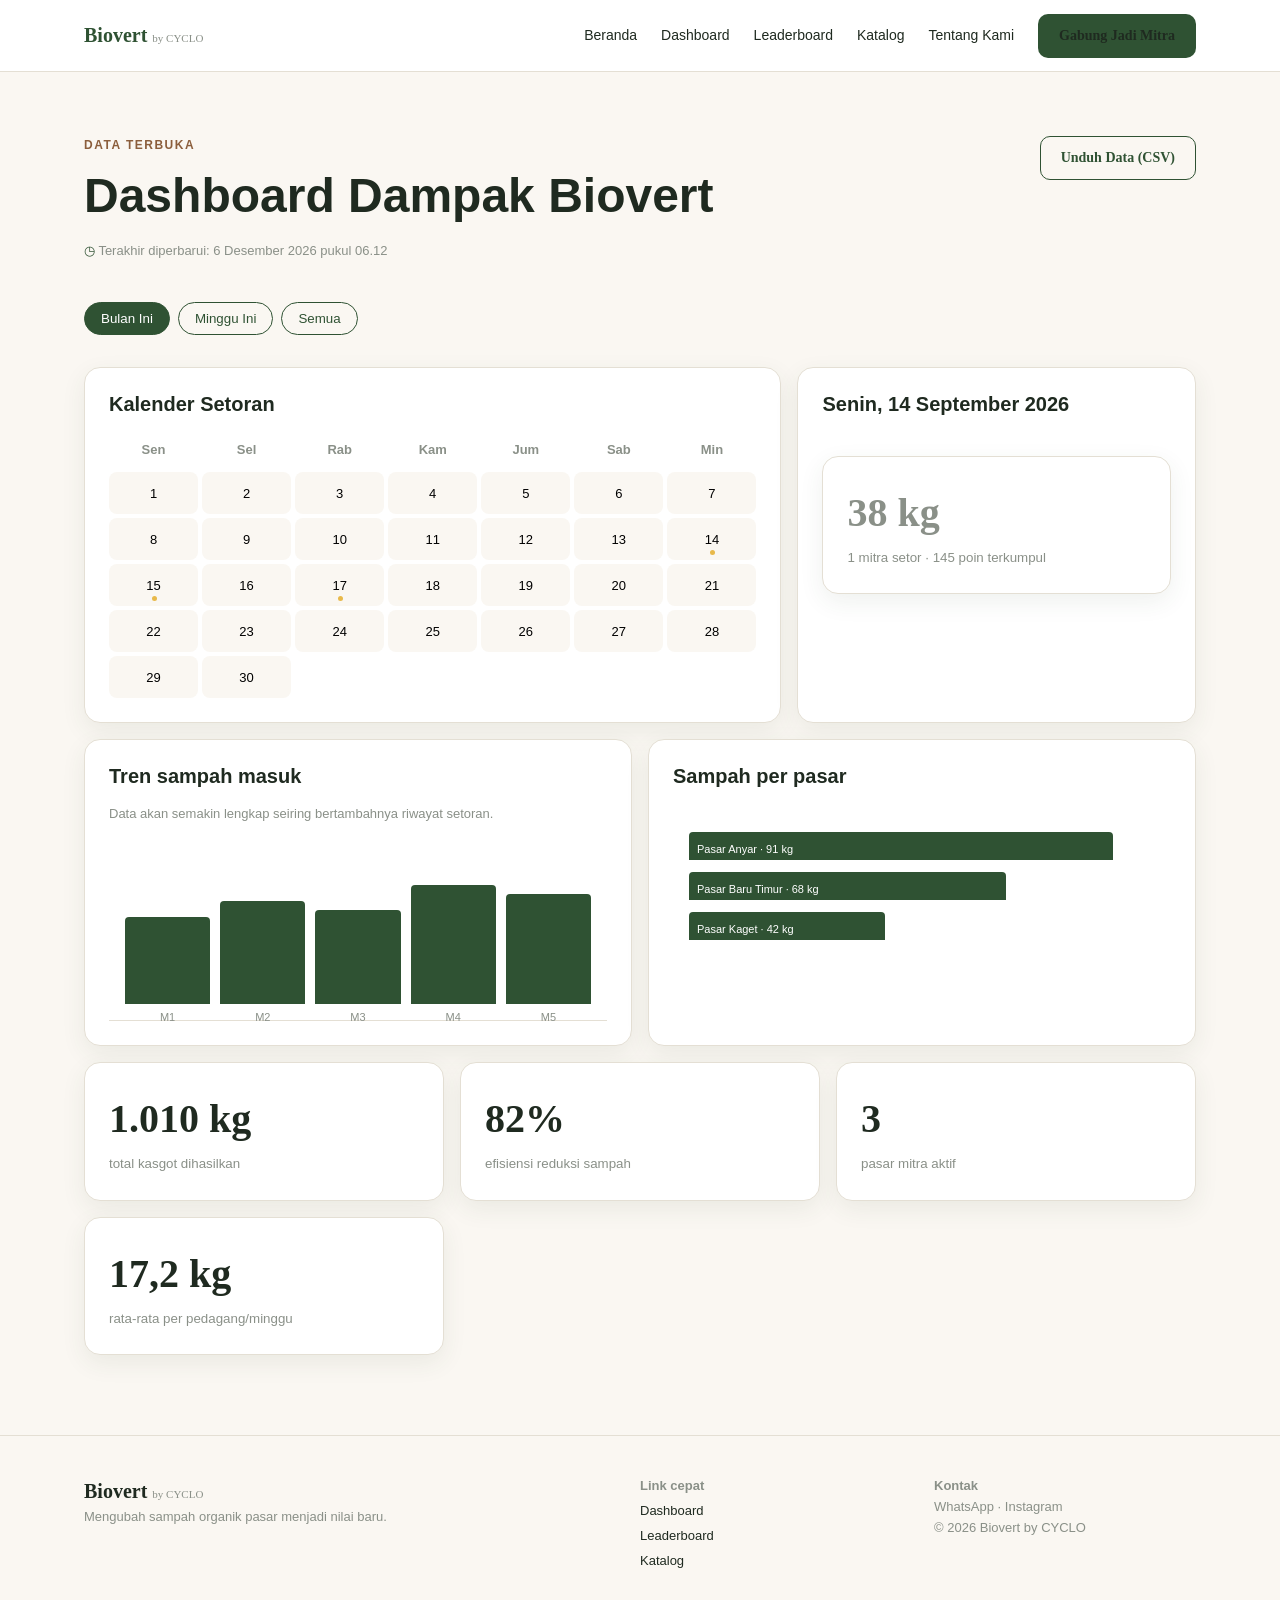
==== dashboard.html @ 189fc147 "Build Biovert multi-page impact tracking website with shared tokens and dynamic mock data UI." ====
<!doctype html><html lang="id"><head><meta charset="utf-8"><meta name="viewport" content="width=device-width,initial-scale=1"><title>Dashboard Data — Biovert</title><link rel="stylesheet" href="styles.css"></head><body data-page="dashboard"><div id="site-header"></div><main class="container page"><div class="page-title"><div><p class="eyebrow">DATA TERBUKA</p><h1>Dashboard Dampak Biovert</h1><p class="updated" id="dashboard-updated"></p></div><button id="export-csv" class="btn secondary">Unduh Data (CSV)</button></div><div class="filters"><button class="filter active" data-range="month">Bulan Ini</button><button class="filter" data-range="week">Minggu Ini</button><button class="filter" data-range="all">Semua</button></div><section class="dashboard-grid"><div class="panel calendar-panel"><h2>Kalender Setoran</h2><div id="calendar"></div></div><div class="panel day-panel"><h2 id="selected-date">Pilih tanggal</h2><div id="day-detail" class="empty">Klik tanggal bertitik untuk melihat detail setoran.</div></div></section><div class="chart-grid"><div class="panel"><h2>Tren sampah masuk</h2><p class="hint">Data akan semakin lengkap seiring bertambahnya riwayat setoran.</p><div id="trend-chart" class="bars"></div></div><div class="panel"><h2>Sampah per pasar</h2><div id="market-chart" class="bars horizontal"></div></div></div><div id="summary-cards" class="stats-grid"></div></main><div id="site-footer"></div><script src="app.js"></script></body></html>
---- styles.css ----
/* Biovert design tokens */
:root{--primary:#2F5233;--secondary:#8B5E3C;--accent:#E8B94A;--success:#7FB069;--dark:#1F2A20;--bg:#FAF7F2;--surface:#fff;--muted:#8A9088;--border:#E4DFD4;--shadow:0 8px 24px rgba(47,82,51,.08);--space:8px}*{box-sizing:border-box}body{margin:0;background:var(--bg);color:var(--dark);font:400 16px/1.6 Inter,Poppins,"Noto Sans SC",sans-serif}h1,h2,h3{font-family:Poppins,"Noto Sans SC",sans-serif;line-height:1.2;margin:0 0 16px}h1{font-size:48px;max-width:760px}h2{font-size:32px}h3{font-size:20px}p{margin:0 0 16px}.container{max-width:1160px;margin:auto;padding-left:24px;padding-right:24px}.page{padding-top:64px;padding-bottom:80px}.narrow-page{max-width:720px}.narrow{max-width:620px}.eyebrow{color:var(--secondary);font-size:12px;font-weight:700;letter-spacing:1.5px;margin-bottom:12px}.lead{font-size:18px;max-width:620px;color:#536057}.header{height:72px;background:var(--surface);border-bottom:1px solid var(--border);position:sticky;top:0;z-index:5}.nav{height:100%;display:flex;align-items:center;justify-content:space-between;gap:24px}.brand{font:700 20px Poppins;color:var(--primary);text-decoration:none;white-space:nowrap}.brand small{font:400 11px Inter;color:var(--muted)}.nav-links{display:flex;align-items:center;gap:24px}.nav-links a{color:var(--dark);text-decoration:none;font-size:14px}.nav-links a:hover{color:var(--primary)}.menu{display:none;background:0;border:0;font-size:26px}.btn{display:inline-flex;align-items:center;justify-content:center;min-height:44px;border-radius:10px;padding:10px 20px;border:1px solid transparent;font:600 14px Inter;text-decoration:none;cursor:pointer;transition:.15s}.btn:hover{transform:translateY(-1px)}.primary{background:var(--primary);color:#fff}.secondary{border:1.5px solid var(--primary);background:transparent;color:var(--primary)}.light{background:#fff;color:var(--primary)}.hero{min-height:520px;display:grid;grid-template-columns:1.1fr .9fr;align-items:center;gap:64px}.hero h1{margin-bottom:20px}.actions{display:flex;gap:12px;margin-top:32px}.placeholder-art{height:320px;border:1px solid var(--border);background:#f1ede5;border-radius:18px;display:flex;flex-direction:column;align-items:center;justify-content:center;color:var(--muted);text-align:center}.placeholder-art span{font-size:100px;line-height:1;color:var(--primary)}.section{padding-top:64px;padding-bottom:32px}.section-heading{margin-bottom:32px}.stats-grid{display:grid;grid-template-columns:repeat(3,1fr);gap:16px}.stat,.panel,.product,blockquote{background:var(--surface);border:1px solid var(--border);border-radius:16px;box-shadow:var(--shadow);padding:24px}.stat .value{display:block;font:700 40px Inter;margin:8px 0}.stat small{color:var(--muted)}.updated,.hint,.privacy{font-size:13px;color:var(--muted)}.updated:before{content:'◷ ';color:var(--primary)}.steps{display:grid;grid-template-columns:repeat(4,1fr);gap:16px}.step{border-top:2px solid var(--border);padding-top:16px}.step span{color:var(--primary);font-size:13px;font-weight:700}.step p,.feature-grid p{color:#647067;font-size:14px}.carousel{position:relative;display:flex;align-items:center;gap:16px}.carousel-track{flex:1;overflow:hidden}.slide{display:none;text-align:center}.slide.active{display:block}.photo-placeholder,.product-photo{height:250px;border-radius:16px;background:#ebe7dc;border:1px solid var(--border);display:grid;place-items:center;color:var(--muted)}.slide p{margin:10px 0 0;font-weight:600}.carousel-btn{border:1px solid var(--border);background:var(--surface);border-radius:50%;width:40px;height:40px;font-size:28px;color:var(--primary);cursor:pointer}.dots{text-align:center;position:absolute;bottom:-24px;left:0;right:0}.dot{display:inline-block;width:7px;height:7px;border-radius:50%;background:var(--border);margin:4px}.dot.active{background:var(--primary)}.quote-grid{display:grid;grid-template-columns:repeat(2,1fr);gap:16px}blockquote{margin:0;font-style:italic}cite{display:block;color:var(--muted);font:13px Inter;font-style:normal;margin-top:16px}.cta{margin-top:64px;margin-bottom:64px;padding:32px;background:var(--primary);color:#fff;border-radius:16px;display:flex;justify-content:space-between;align-items:center}.cta h2{margin:0}.footer{border-top:1px solid var(--border);padding:40px 0;color:var(--muted);font-size:13px}.footer-grid{display:grid;grid-template-columns:2fr 1fr 1fr;gap:32px}.footer a{color:var(--dark);display:block;text-decoration:none;margin:4px 0}.page-title{display:flex;align-items:flex-start;justify-content:space-between;gap:24px;margin-bottom:24px}.filters{display:flex;gap:8px;margin:20px 0 32px}.filter{background:transparent;border:1px solid var(--primary);color:var(--primary);border-radius:999px;padding:8px 16px;cursor:pointer}.filter.active{background:var(--primary);color:#fff}.dashboard-grid,.chart-grid{display:grid;grid-template-columns:1.4fr .8fr;gap:16px;margin-bottom:16px}.chart-grid{grid-template-columns:1fr 1fr}.panel h2{font-size:20px}.calendar{display:grid;grid-template-columns:repeat(7,1fr);gap:4px}.cal-head,.cal-day{text-align:center;font-size:13px;padding:8px}.cal-head{color:var(--muted);font-weight:600}.cal-day{border:0;background:var(--bg);border-radius:8px;min-height:42px;cursor:pointer;position:relative}.cal-day.has:after{content:'';width:5px;height:5px;border-radius:50%;background:var(--accent);position:absolute;bottom:5px;left:calc(50% - 2px)}.cal-day.selected{background:var(--primary);color:#fff}.empty{color:var(--muted);padding:24px 0}.bars{height:180px;display:flex;align-items:end;gap:10px;border-bottom:1px solid var(--border);padding:16px}.bar{flex:1;background:var(--primary);border-radius:4px 4px 0 0;min-height:8px;position:relative}.bar small{position:absolute;top:100%;font-size:11px;color:var(--muted);white-space:nowrap;left:50%;transform:translateX(-50%);margin-top:5px}.horizontal{height:auto;display:block;border:0}.horizontal .bar{height:28px;margin:12px 0;min-height:0}.horizontal .bar small{top:4px;left:8px;transform:none;color:#fff}.podium{display:flex;justify-content:center;align-items:end;gap:16px;margin:24px 0 32px}.podium .stat{text-align:center;min-width:180px}.podium .first{padding-bottom:44px}.search{min-height:44px;border:1px solid var(--border);border-radius:10px;padding:10px 14px;background:#fff}.table-wrap{overflow-x:auto;background:var(--surface);border-radius:16px;box-shadow:var(--shadow)}table{border-collapse:collapse;width:100%;min-width:720px}th,td{text-align:left;padding:14px 16px;border-bottom:1px solid var(--border);font-size:14px}th{font-size:12px;color:var(--muted);font-weight:600}tbody tr:nth-child(even){background:var(--bg)}tbody tr:hover{background:#f1eee7}tbody tr[data-href]{cursor:pointer}.rank{display:inline-block;border-radius:999px;padding:3px 9px;font-size:12px;background:#ddd}.rank-Platinum{background:#d4e1e8}.rank-Gold{background:var(--accent)}.rank-Silver{background:#ddd}.rank-Bronze{background:#c9a676}.progress{height:8px;background:var(--border);border-radius:999px;width:100px}.progress i{display:block;height:100%;background:var(--accent);border-radius:999px}.product-grid,.feature-grid{display:grid;grid-template-columns:repeat(3,1fr);gap:16px}.product-photo{height:180px;margin-bottom:20px}.product-photo.soil{background:#e8ded3}.product p{color:#647067;font-size:14px}.product strong{display:block;margin:18px 0}.product .btn{width:100%}.split{display:grid;grid-template-columns:1fr 1fr;gap:64px;align-items:center}.vertical{grid-template-columns:1fr}.vertical .stat .value{font-size:32px}.feature-grid{grid-template-columns:repeat(4,1fr)}.roadmap{display:grid;grid-template-columns:repeat(3,1fr);gap:24px}.roadmap>div{border-top:3px solid var(--accent);padding-top:16px}.roadmap p{color:#647067;font-size:14px}.prose{max-width:700px}.faq details{border-bottom:1px solid var(--border);padding:16px 0}.faq summary{cursor:pointer;font-weight:600}.form{display:grid;gap:8px}.form label{font-weight:600;margin-top:8px}.form input,.form select,.form textarea{display:block;width:100%;margin-top:6px;padding:11px 12px;border:1px solid var(--border);border-radius:10px;font:inherit;background:#fff}.form textarea{min-height:80px}.form input:focus,.form select:focus,.form textarea:focus,.btn:focus,.filter:focus,.cal-day:focus{outline:3px solid rgba(232,185,74,.55);outline-offset:2px}.error{color:#b34b40;min-height:18px}.success{text-align:center;color:var(--success);font-size:34px;padding:24px}.success h3{color:var(--dark);font-size:22px;margin:0}.success p{font-size:15px;color:var(--dark)}.hidden{display:none!important}.not-found{text-align:center;padding:120px 24px}.big-icon{font-size:70px;color:var(--muted)}
@media(max-width:767px){h1{font-size:32px}h2{font-size:24px}h3{font-size:18px}body{font-size:15px}.container{padding-left:16px;padding-right:16px}.header{height:60px}.nav-links{display:none;position:absolute;top:60px;left:0;right:0;background:#fff;padding:24px 16px;flex-direction:column;align-items:stretch;border-bottom:1px solid var(--border);box-shadow:var(--shadow)}.nav-links.open{display:flex}.nav-links .btn{text-align:center}.menu{display:block}.hero,.dashboard-grid,.chart-grid,.split{grid-template-columns:1fr;gap:24px}.hero{padding-top:48px;min-height:auto}.hero-art{height:240px}.stats-grid,.steps,.quote-grid,.product-grid,.feature-grid,.roadmap{grid-template-columns:1fr}.section{padding-top:48px}.stat .value{font-size:28px}.cta{display:block;margin-top:48px}.cta .btn{margin-top:20px}.page{padding-top:40px}.page-title{display:block}.page-title .btn{margin-top:8px}.podium{gap:6px}.podium .stat{min-width:0;flex:1;padding:16px 8px}.podium .first{padding-bottom:28px}.podium .stat .value{font-size:24px}.footer-grid{grid-template-columns:1fr 1fr}.footer-grid>div:first-child{grid-column:1/-1}.carousel{gap:5px}.carousel-btn{flex:0 0 34px;width:34px;height:34px}.photo-placeholder{height:200px}}
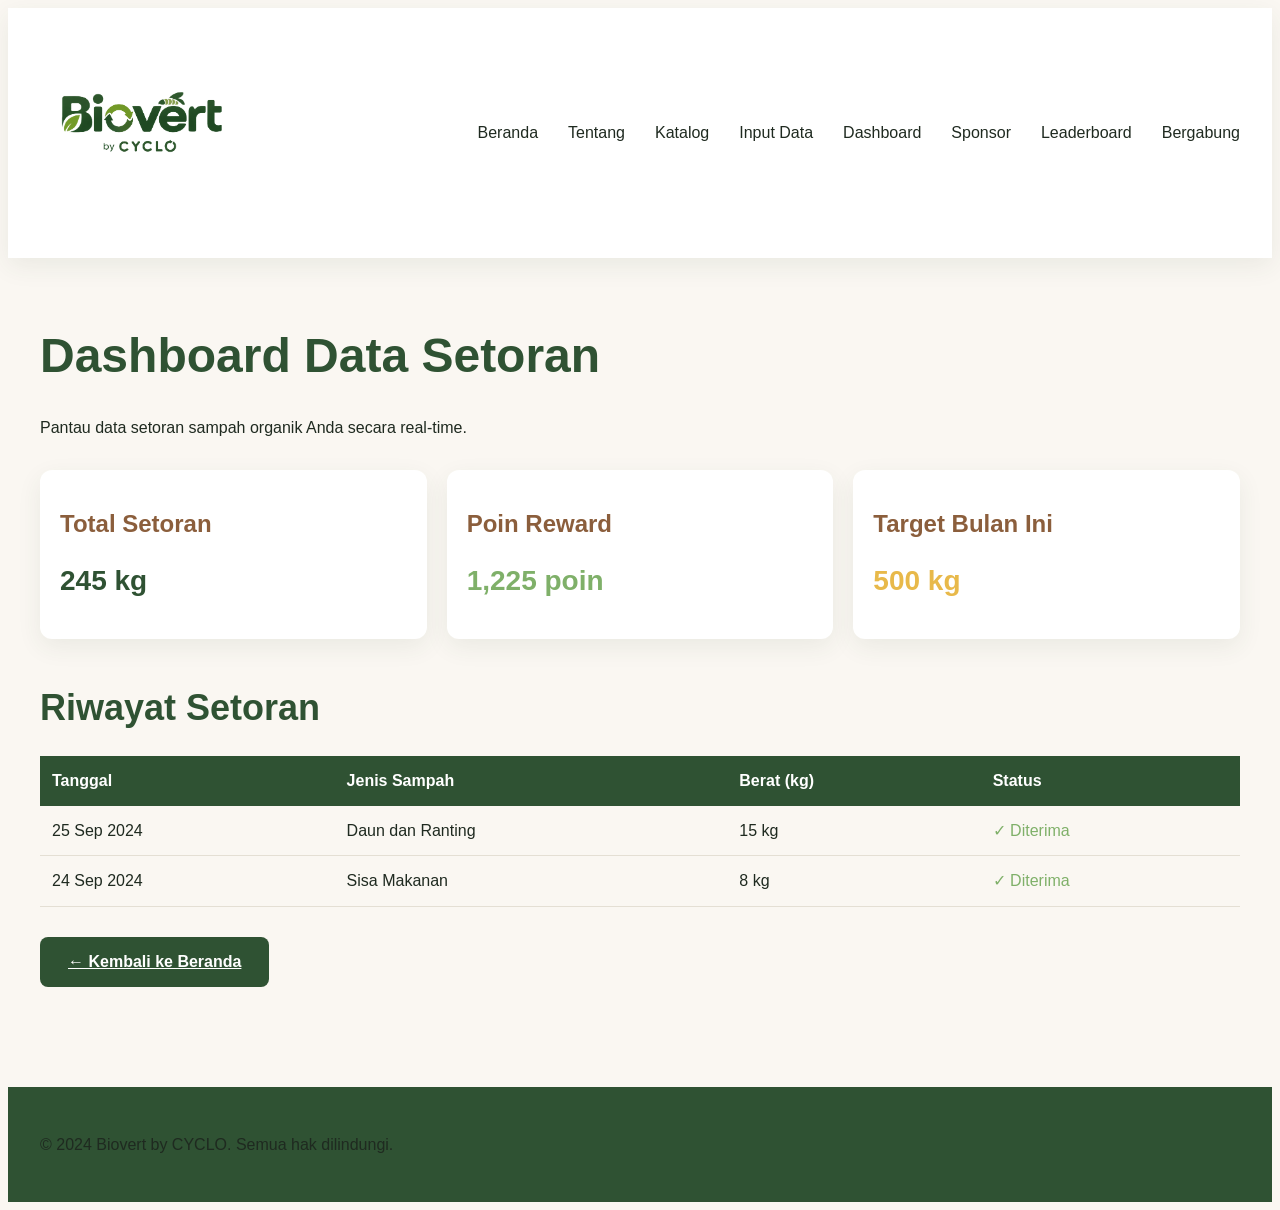
==== commit 7231be9b: "Update: Add logo to header in dashboard page" ====
--- a/dashboard.html
+++ b/dashboard.html
@@ -1 +1,89 @@
-<!doctype html><html lang="id"><head><meta charset="utf-8"><meta name="viewport" content="width=device-width,initial-scale=1"><title>Dashboard Data — Biovert</title><link rel="stylesheet" href="styles.css"></head><body data-page="dashboard"><div id="site-header"></div><main class="container page"><div class="page-title"><div><p class="eyebrow">DATA TERBUKA</p><h1>Dashboard Dampak Biovert</h1><p class="updated" id="dashboard-updated"></p></div><button id="export-csv" class="btn secondary">Unduh Data (CSV)</button></div><div class="filters"><button class="filter active" data-range="month">Bulan Ini</button><button class="filter" data-range="week">Minggu Ini</button><button class="filter" data-range="all">Semua</button></div><section class="dashboard-grid"><div class="panel calendar-panel"><h2>Kalender Setoran</h2><div id="calendar"></div></div><div class="panel day-panel"><h2 id="selected-date">Pilih tanggal</h2><div id="day-detail" class="empty">Klik tanggal bertitik untuk melihat detail setoran.</div></div></section><div class="chart-grid"><div class="panel"><h2>Tren sampah masuk</h2><p class="hint">Data akan semakin lengkap seiring bertambahnya riwayat setoran.</p><div id="trend-chart" class="bars"></div></div><div class="panel"><h2>Sampah per pasar</h2><div id="market-chart" class="bars horizontal"></div></div></div><div id="summary-cards" class="stats-grid"></div></main><div id="site-footer"></div><script src="app.js"></script></body></html>+<!doctype html>
+<html lang="id">
+<head>
+  <meta charset="utf-8">
+  <meta name="viewport" content="width=device-width, initial-scale=1">
+  <title>Dashboard Data — Biovert</title>
+  <link rel="stylesheet" href="styles.css">
+</head>
+<body>
+  <!-- Header dengan Logo -->
+  <header class="header">
+    <div class="container" style="display: flex; justify-content: space-between; align-items: center;">
+      <img src="file_0000000039ec81f59a56ae9305316b1d.png" alt="Logo Biovert" class="logo">
+      <nav>
+        <div class="nav-links" id="navMenu">
+          <a href="index.html">Beranda</a>
+          <a href="tentang.html">Tentang</a>
+          <a href="katalog.html">Katalog</a>
+          <a href="input.html">Input Data</a>
+          <a href="dashboard.html">Dashboard</a>
+          <a href="sponsor.html">Sponsor</a>
+          <a href="leaderboard.html">Leaderboard</a>
+          <a href="gabung.html">Bergabung</a>
+        </div>
+      </nav>
+    </div>
+  </header>
+
+  <!-- Main Content -->
+  <main class="container" style="padding: 40px 0;">
+    <h1>Dashboard Data Setoran</h1>
+    <p>Pantau data setoran sampah organik Anda secara real-time.</p>
+    
+    <div style="display: grid; grid-template-columns: repeat(auto-fit, minmax(250px, 1fr)); gap: 20px; margin-top: 30px;">
+      <div class="card">
+        <h3>Total Setoran</h3>
+        <p style="font-size: 28px; color: var(--primary); font-weight: bold;">245 kg</p>
+      </div>
+      <div class="card">
+        <h3>Poin Reward</h3>
+        <p style="font-size: 28px; color: var(--success); font-weight: bold;">1,225 poin</p>
+      </div>
+      <div class="card">
+        <h3>Target Bulan Ini</h3>
+        <p style="font-size: 28px; color: var(--accent); font-weight: bold;">500 kg</p>
+      </div>
+    </div>
+
+    <div style="margin-top: 40px;">
+      <h2>Riwayat Setoran</h2>
+      <table style="width: 100%; border-collapse: collapse; margin-top: 20px;">
+        <thead>
+          <tr style="background: var(--primary); color: var(--surface);">
+            <th style="padding: 12px; text-align: left;">Tanggal</th>
+            <th style="padding: 12px; text-align: left;">Jenis Sampah</th>
+            <th style="padding: 12px; text-align: left;">Berat (kg)</th>
+            <th style="padding: 12px; text-align: left;">Status</th>
+          </tr>
+        </thead>
+        <tbody>
+          <tr style="border-bottom: 1px solid var(--border);">
+            <td style="padding: 12px;">25 Sep 2024</td>
+            <td style="padding: 12px;">Daun dan Ranting</td>
+            <td style="padding: 12px;">15 kg</td>
+            <td style="padding: 12px; color: var(--success);">✓ Diterima</td>
+          </tr>
+          <tr style="border-bottom: 1px solid var(--border);">
+            <td style="padding: 12px;">24 Sep 2024</td>
+            <td style="padding: 12px;">Sisa Makanan</td>
+            <td style="padding: 12px;">8 kg</td>
+            <td style="padding: 12px; color: var(--success);">✓ Diterima</td>
+          </tr>
+        </tbody>
+      </table>
+    </div>
+
+    <a href="index.html" class="btn btn-primary" style="margin-top: 30px; display: inline-block;">← Kembali ke Beranda</a>
+  </main>
+
+  <!-- Footer -->
+  <footer style="background: var(--primary); color: var(--surface); padding: 30px 0; margin-top: 60px;">
+    <div class="container">
+      <p>&copy; 2024 Biovert by CYCLO. Semua hak dilindungi.</p>
+    </div>
+  </footer>
+
+  <script src="app.js"></script>
+</body>
+</html>
--- a/styles.css
+++ b/styles.css
@@ -1,3 +1,116 @@
 /* Biovert design tokens */
-:root{--primary:#2F5233;--secondary:#8B5E3C;--accent:#E8B94A;--success:#7FB069;--dark:#1F2A20;--bg:#FAF7F2;--surface:#fff;--muted:#8A9088;--border:#E4DFD4;--shadow:0 8px 24px rgba(47,82,51,.08);--space:8px}*{box-sizing:border-box}body{margin:0;background:var(--bg);color:var(--dark);font:400 16px/1.6 Inter,Poppins,"Noto Sans SC",sans-serif}h1,h2,h3{font-family:Poppins,"Noto Sans SC",sans-serif;line-height:1.2;margin:0 0 16px}h1{font-size:48px;max-width:760px}h2{font-size:32px}h3{font-size:20px}p{margin:0 0 16px}.container{max-width:1160px;margin:auto;padding-left:24px;padding-right:24px}.page{padding-top:64px;padding-bottom:80px}.narrow-page{max-width:720px}.narrow{max-width:620px}.eyebrow{color:var(--secondary);font-size:12px;font-weight:700;letter-spacing:1.5px;margin-bottom:12px}.lead{font-size:18px;max-width:620px;color:#536057}.header{height:72px;background:var(--surface);border-bottom:1px solid var(--border);position:sticky;top:0;z-index:5}.nav{height:100%;display:flex;align-items:center;justify-content:space-between;gap:24px}.brand{font:700 20px Poppins;color:var(--primary);text-decoration:none;white-space:nowrap}.brand small{font:400 11px Inter;color:var(--muted)}.nav-links{display:flex;align-items:center;gap:24px}.nav-links a{color:var(--dark);text-decoration:none;font-size:14px}.nav-links a:hover{color:var(--primary)}.menu{display:none;background:0;border:0;font-size:26px}.btn{display:inline-flex;align-items:center;justify-content:center;min-height:44px;border-radius:10px;padding:10px 20px;border:1px solid transparent;font:600 14px Inter;text-decoration:none;cursor:pointer;transition:.15s}.btn:hover{transform:translateY(-1px)}.primary{background:var(--primary);color:#fff}.secondary{border:1.5px solid var(--primary);background:transparent;color:var(--primary)}.light{background:#fff;color:var(--primary)}.hero{min-height:520px;display:grid;grid-template-columns:1.1fr .9fr;align-items:center;gap:64px}.hero h1{margin-bottom:20px}.actions{display:flex;gap:12px;margin-top:32px}.placeholder-art{height:320px;border:1px solid var(--border);background:#f1ede5;border-radius:18px;display:flex;flex-direction:column;align-items:center;justify-content:center;color:var(--muted);text-align:center}.placeholder-art span{font-size:100px;line-height:1;color:var(--primary)}.section{padding-top:64px;padding-bottom:32px}.section-heading{margin-bottom:32px}.stats-grid{display:grid;grid-template-columns:repeat(3,1fr);gap:16px}.stat,.panel,.product,blockquote{background:var(--surface);border:1px solid var(--border);border-radius:16px;box-shadow:var(--shadow);padding:24px}.stat .value{display:block;font:700 40px Inter;margin:8px 0}.stat small{color:var(--muted)}.updated,.hint,.privacy{font-size:13px;color:var(--muted)}.updated:before{content:'◷ ';color:var(--primary)}.steps{display:grid;grid-template-columns:repeat(4,1fr);gap:16px}.step{border-top:2px solid var(--border);padding-top:16px}.step span{color:var(--primary);font-size:13px;font-weight:700}.step p,.feature-grid p{color:#647067;font-size:14px}.carousel{position:relative;display:flex;align-items:center;gap:16px}.carousel-track{flex:1;overflow:hidden}.slide{display:none;text-align:center}.slide.active{display:block}.photo-placeholder,.product-photo{height:250px;border-radius:16px;background:#ebe7dc;border:1px solid var(--border);display:grid;place-items:center;color:var(--muted)}.slide p{margin:10px 0 0;font-weight:600}.carousel-btn{border:1px solid var(--border);background:var(--surface);border-radius:50%;width:40px;height:40px;font-size:28px;color:var(--primary);cursor:pointer}.dots{text-align:center;position:absolute;bottom:-24px;left:0;right:0}.dot{display:inline-block;width:7px;height:7px;border-radius:50%;background:var(--border);margin:4px}.dot.active{background:var(--primary)}.quote-grid{display:grid;grid-template-columns:repeat(2,1fr);gap:16px}blockquote{margin:0;font-style:italic}cite{display:block;color:var(--muted);font:13px Inter;font-style:normal;margin-top:16px}.cta{margin-top:64px;margin-bottom:64px;padding:32px;background:var(--primary);color:#fff;border-radius:16px;display:flex;justify-content:space-between;align-items:center}.cta h2{margin:0}.footer{border-top:1px solid var(--border);padding:40px 0;color:var(--muted);font-size:13px}.footer-grid{display:grid;grid-template-columns:2fr 1fr 1fr;gap:32px}.footer a{color:var(--dark);display:block;text-decoration:none;margin:4px 0}.page-title{display:flex;align-items:flex-start;justify-content:space-between;gap:24px;margin-bottom:24px}.filters{display:flex;gap:8px;margin:20px 0 32px}.filter{background:transparent;border:1px solid var(--primary);color:var(--primary);border-radius:999px;padding:8px 16px;cursor:pointer}.filter.active{background:var(--primary);color:#fff}.dashboard-grid,.chart-grid{display:grid;grid-template-columns:1.4fr .8fr;gap:16px;margin-bottom:16px}.chart-grid{grid-template-columns:1fr 1fr}.panel h2{font-size:20px}.calendar{display:grid;grid-template-columns:repeat(7,1fr);gap:4px}.cal-head,.cal-day{text-align:center;font-size:13px;padding:8px}.cal-head{color:var(--muted);font-weight:600}.cal-day{border:0;background:var(--bg);border-radius:8px;min-height:42px;cursor:pointer;position:relative}.cal-day.has:after{content:'';width:5px;height:5px;border-radius:50%;background:var(--accent);position:absolute;bottom:5px;left:calc(50% - 2px)}.cal-day.selected{background:var(--primary);color:#fff}.empty{color:var(--muted);padding:24px 0}.bars{height:180px;display:flex;align-items:end;gap:10px;border-bottom:1px solid var(--border);padding:16px}.bar{flex:1;background:var(--primary);border-radius:4px 4px 0 0;min-height:8px;position:relative}.bar small{position:absolute;top:100%;font-size:11px;color:var(--muted);white-space:nowrap;left:50%;transform:translateX(-50%);margin-top:5px}.horizontal{height:auto;display:block;border:0}.horizontal .bar{height:28px;margin:12px 0;min-height:0}.horizontal .bar small{top:4px;left:8px;transform:none;color:#fff}.podium{display:flex;justify-content:center;align-items:end;gap:16px;margin:24px 0 32px}.podium .stat{text-align:center;min-width:180px}.podium .first{padding-bottom:44px}.search{min-height:44px;border:1px solid var(--border);border-radius:10px;padding:10px 14px;background:#fff}.table-wrap{overflow-x:auto;background:var(--surface);border-radius:16px;box-shadow:var(--shadow)}table{border-collapse:collapse;width:100%;min-width:720px}th,td{text-align:left;padding:14px 16px;border-bottom:1px solid var(--border);font-size:14px}th{font-size:12px;color:var(--muted);font-weight:600}tbody tr:nth-child(even){background:var(--bg)}tbody tr:hover{background:#f1eee7}tbody tr[data-href]{cursor:pointer}.rank{display:inline-block;border-radius:999px;padding:3px 9px;font-size:12px;background:#ddd}.rank-Platinum{background:#d4e1e8}.rank-Gold{background:var(--accent)}.rank-Silver{background:#ddd}.rank-Bronze{background:#c9a676}.progress{height:8px;background:var(--border);border-radius:999px;width:100px}.progress i{display:block;height:100%;background:var(--accent);border-radius:999px}.product-grid,.feature-grid{display:grid;grid-template-columns:repeat(3,1fr);gap:16px}.product-photo{height:180px;margin-bottom:20px}.product-photo.soil{background:#e8ded3}.product p{color:#647067;font-size:14px}.product strong{display:block;margin:18px 0}.product .btn{width:100%}.split{display:grid;grid-template-columns:1fr 1fr;gap:64px;align-items:center}.vertical{grid-template-columns:1fr}.vertical .stat .value{font-size:32px}.feature-grid{grid-template-columns:repeat(4,1fr)}.roadmap{display:grid;grid-template-columns:repeat(3,1fr);gap:24px}.roadmap>div{border-top:3px solid var(--accent);padding-top:16px}.roadmap p{color:#647067;font-size:14px}.prose{max-width:700px}.faq details{border-bottom:1px solid var(--border);padding:16px 0}.faq summary{cursor:pointer;font-weight:600}.form{display:grid;gap:8px}.form label{font-weight:600;margin-top:8px}.form input,.form select,.form textarea{display:block;width:100%;margin-top:6px;padding:11px 12px;border:1px solid var(--border);border-radius:10px;font:inherit;background:#fff}.form textarea{min-height:80px}.form input:focus,.form select:focus,.form textarea:focus,.btn:focus,.filter:focus,.cal-day:focus{outline:3px solid rgba(232,185,74,.55);outline-offset:2px}.error{color:#b34b40;min-height:18px}.success{text-align:center;color:var(--success);font-size:34px;padding:24px}.success h3{color:var(--dark);font-size:22px;margin:0}.success p{font-size:15px;color:var(--dark)}.hidden{display:none!important}.not-found{text-align:center;padding:120px 24px}.big-icon{font-size:70px;color:var(--muted)}
-@media(max-width:767px){h1{font-size:32px}h2{font-size:24px}h3{font-size:18px}body{font-size:15px}.container{padding-left:16px;padding-right:16px}.header{height:60px}.nav-links{display:none;position:absolute;top:60px;left:0;right:0;background:#fff;padding:24px 16px;flex-direction:column;align-items:stretch;border-bottom:1px solid var(--border);box-shadow:var(--shadow)}.nav-links.open{display:flex}.nav-links .btn{text-align:center}.menu{display:block}.hero,.dashboard-grid,.chart-grid,.split{grid-template-columns:1fr;gap:24px}.hero{padding-top:48px;min-height:auto}.hero-art{height:240px}.stats-grid,.steps,.quote-grid,.product-grid,.feature-grid,.roadmap{grid-template-columns:1fr}.section{padding-top:48px}.stat .value{font-size:28px}.cta{display:block;margin-top:48px}.cta .btn{margin-top:20px}.page{padding-top:40px}.page-title{display:block}.page-title .btn{margin-top:8px}.podium{gap:6px}.podium .stat{min-width:0;flex:1;padding:16px 8px}.podium .first{padding-bottom:28px}.podium .stat .value{font-size:24px}.footer-grid{grid-template-columns:1fr 1fr}.footer-grid>div:first-child{grid-column:1/-1}.carousel{gap:5px}.carousel-btn{flex:0 0 34px;width:34px;height:34px}.photo-placeholder{height:200px}}
+:root{--primary:#2F5233;--secondary:#8B5E3C;--accent:#E8B94A;--success:#7FB069;--dark:#1F2A20;--bg:#FAF7F2;--surface:#fff;--muted:#8A9088;--border:#E4DFD4;--shadow:0 8px 24px rgba(47,82,51,.08)}
+
+/* Logo Styling - Responsive */
+.logo {
+  max-width: 200px;
+  height: auto;
+  display: block;
+  margin-bottom: 20px;
+}
+
+.navbar .logo {
+  max-width: 160px;
+  height: auto;
+  margin: 0;
+}
+
+/* Responsive Logo untuk Mobile */
+@media (max-width: 768px) {
+  .logo {
+    max-width: 150px;
+  }
+  
+  .navbar .logo {
+    max-width: 120px;
+  }
+}
+
+@media (max-width: 480px) {
+  .logo {
+    max-width: 120px;
+  }
+  
+  .navbar .logo {
+    max-width: 100px;
+  }
+}
+
+/* Poster/Gambar Hero - Responsive */
+.poster-container,
+.hero-image,
+.cycle-image {
+  max-width: 100%;
+  height: auto;
+  display: block;
+  width: 100%;
+  object-fit: cover;
+}
+
+/* Ukuran Hero Section */
+.hero-section {
+  width: 100%;
+  max-width: 100%;
+  overflow: hidden;
+}
+
+.hero-section img {
+  width: 100%;
+  height: auto;
+  display: block;
+}
+
+/* Responsive untuk tablet */
+@media (max-width: 768px) {
+  .hero-section img {
+    max-height: 400px;
+    object-fit: cover;
+  }
+}
+
+/* Responsive untuk mobile */
+@media (max-width: 480px) {
+  .hero-section img {
+    max-height: 300px;
+    object-fit: cover;
+  }
+}
+
+/* Container dan layout lainnya */
+.container{max-width:1200px;margin:0 auto;padding:0 20px}
+.header{background:var(--surface);box-shadow:var(--shadow);position:sticky;top:0;z-index:100;padding:15px 0}
+.nav-links{display:flex;gap:30px;align-items:center}
+.nav-links a{color:var(--dark);text-decoration:none;font-weight:500;transition:color .3s}
+.nav-links a:hover{color:var(--primary)}
+
+/* Typography */
+body{font-family:'Segoe UI',Tahoma,Geneva,Verdana,sans-serif;color:var(--dark);line-height:1.6;background:var(--bg)}
+h1{font-size:48px;color:var(--primary);margin:20px 0;font-weight:700}
+h2{font-size:36px;color:var(--primary);margin:20px 0;font-weight:700}
+h3{font-size:24px;color:var(--secondary);margin:15px 0;font-weight:600}
+p{font-size:16px;color:var(--dark);margin:15px 0}
+
+/* Buttons */
+.btn{padding:12px 28px;border:none;border-radius:8px;font-size:16px;cursor:pointer;transition:all .3s;font-weight:600}
+.btn-primary{background:var(--primary);color:var(--surface)}
+.btn-primary:hover{background:#245028;transform:translateY(-2px);box-shadow:var(--shadow)}
+.btn-secondary{background:var(--secondary);color:var(--surface)}
+.btn-secondary:hover{background:#6d4630;transform:translateY(-2px)}
+
+/* Cards */
+.card{background:var(--surface);border-radius:12px;padding:20px;box-shadow:var(--shadow);transition:transform .3s,box-shadow .3s}
+.card:hover{transform:translateY(-4px);box-shadow:0 12px 32px rgba(47,82,51,.15)}
+
+/* Mobile responsive */
+@media(max-width:767px){
+  h1{font-size:32px}
+  h2{font-size:24px}
+  h3{font-size:18px}
+  body{font-size:15px}
+  .container{padding-left:16px;padding-right:16px}
+  .header{height:60px}
+  .nav-links{display:none;position:absolute;top:60px;left:0;right:0;flex-direction:column;gap:0;background:var(--surface);box-shadow:var(--shadow)}
+  .nav-links.active{display:flex}
+  .nav-links a{padding:15px 20px;border-bottom:1px solid var(--border)}
+  .btn{padding:10px 20px;font-size:14px}
+}
